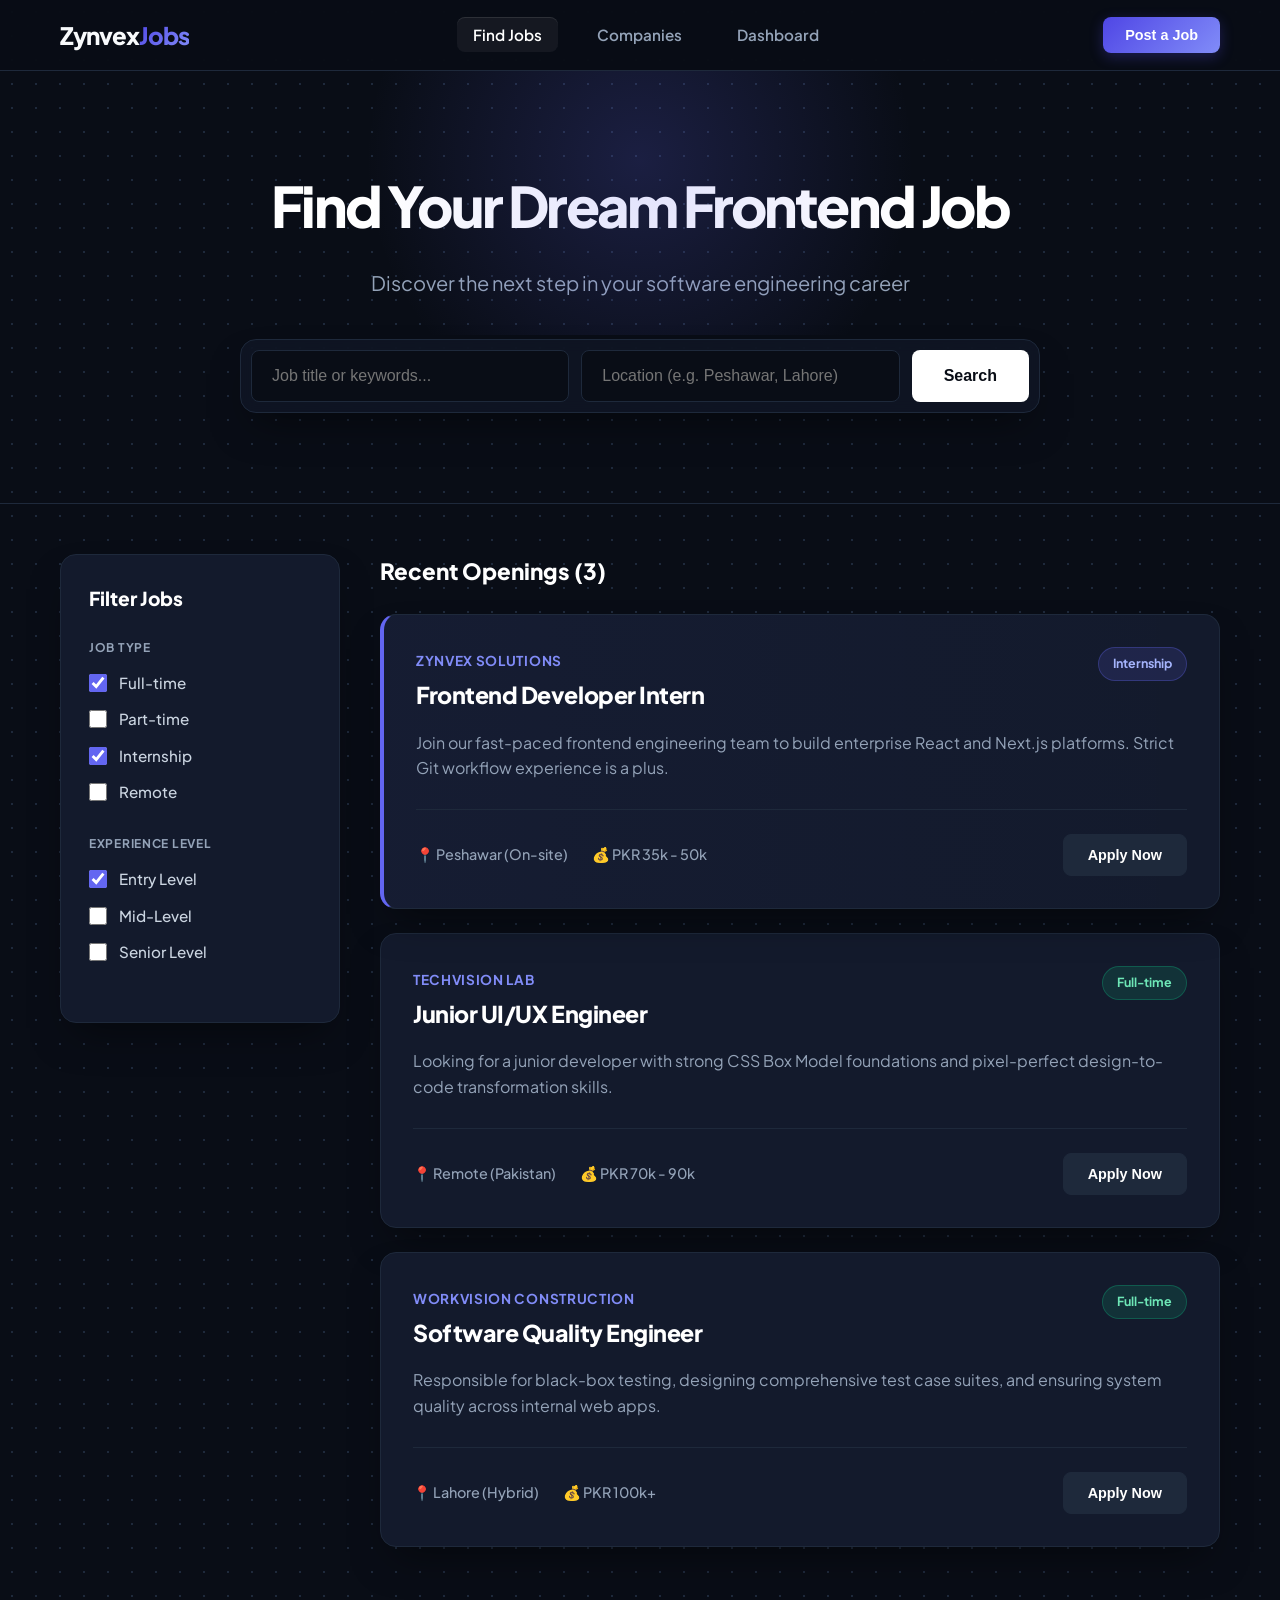
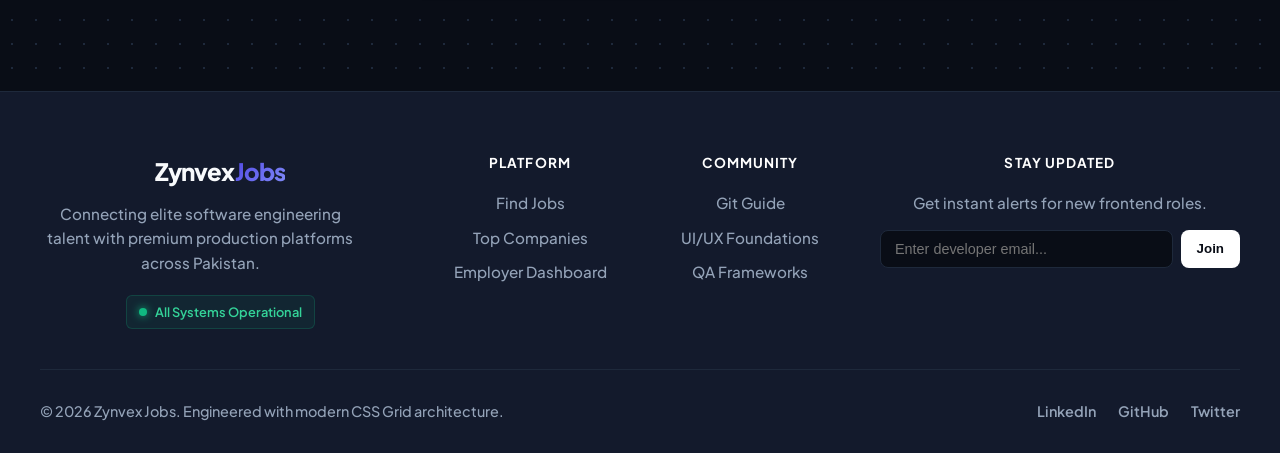
==== index.html @ 7db42286 "Add files via upload Add semantic HTML job portal layout structure" ====
<!DOCTYPE html>
<html lang="en">
<head>
    <meta charset="UTF-8">
    <meta name="viewport" content="width=device-width, initial-scale=1.0">
    <title>Zynvex Jobs | Developer Portal</title>
    <link rel="stylesheet" href="style.css">
    <link rel="preconnect" href="https://fonts.googleapis.com">
    <link rel="preconnect" href="https://fonts.gstatic.com" crossorigin>
    <link href="https://fonts.googleapis.com/css2?family=Plus+Jakarta+Sans:wght@400;500;600;700&display=swap" rel="stylesheet">
</head>
<body>

    <nav class="navbar">
        <div class="nav-container">
            <div class="logo">Zynvex<span>Jobs</span></div>
            <div class="nav-links">
              <a href="index.html" class="active">Find Jobs</a>
    <a href="companies.html">Companies</a> <a href="#">Dashboard</a>
            </div>
            <button class="btn-post">Post a Job</button>
        </div>
    </nav>

    <header class="hero-section">
        <h1>Find Your Dream Frontend Job</h1>
        <p>Discover the next step in your software engineering career</p>
        
        <div class="search-box">
            <input type="text" placeholder="Job title or keywords...">
            <input type="text" placeholder="Location (e.g. Peshawar, Lahore)">
            <button class="btn-search">Search</button>
        </div>
    </header>

    <main class="portal-layout">
        
        <aside class="filters-sidebar">
            <h3>Filter Jobs</h3>
            
            <div class="filter-group">
                <h4>Job Type</h4>
                <label><input type="checkbox" checked> Full-time</label>
                <label><input type="checkbox"> Part-time</label>
                <label><input type="checkbox" checked> Internship</label>
                <label><input type="checkbox"> Remote</label>
            </div>

            <div class="filter-group">
                <h4>Experience Level</h4>
                <label><input type="checkbox" checked> Entry Level</label>
                <label><input type="checkbox"> Mid-Level</label>
                <label><input type="checkbox"> Senior Level</label>
            </div>
        </aside>

        <section class="job-listings">
            <h2>Recent Openings (3)</h2>

            <article class="job-card featured">
                <div class="job-card-header">
                    <div>
                        <span class="company-name">Zynvex Solutions</span>
                        <h3>Frontend Developer Intern</h3>
                    </div>
                    <span class="badge badge-intern">Internship</span>
                </div>
                <p class="job-desc">Join our fast-paced frontend engineering team to build enterprise React and Next.js platforms. Strict Git workflow experience is a plus.</p>
                <div class="job-card-footer">
                    <span class="job-meta">📍 Peshawar (On-site)</span>
                    <span class="job-meta">💰 PKR 35k - 50k</span>
                    <button class="btn-apply">Apply Now</button>
                </div>
            </article>

            <article class="job-card">
                <div class="job-card-header">
                    <div>
                        <span class="company-name">TechVision Lab</span>
                        <h3>Junior UI/UX Engineer</h3>
                    </div>
                    <span class="badge badge-full">Full-time</span>
                </div>
                <p class="job-desc">Looking for a junior developer with strong CSS Box Model foundations and pixel-perfect design-to-code transformation skills.</p>
                <div class="job-card-footer">
                    <span class="job-meta">📍 Remote (Pakistan)</span>
                    <span class="job-meta">💰 PKR 70k - 90k</span>
                    <button class="btn-apply">Apply Now</button>
                </div>
            </article>

            <article class="job-card">
                <div class="job-card-header">
                    <div>
                        <span class="company-name">Workvision Construction</span>
                        <h3>Software Quality Engineer</h3>
                    </div>
                    <span class="badge badge-full">Full-time</span>
                </div>
                <p class="job-desc">Responsible for black-box testing, designing comprehensive test case suites, and ensuring system quality across internal web apps.</p>
                <div class="job-card-footer">
                    <span class="job-meta">📍 Lahore (Hybrid)</span>
                    <span class="job-meta">💰 PKR 100k+</span>
                    <button class="btn-apply">Apply Now</button>
                </div>
            </article>

        </section>

    </main>

    <footer class="portal-footer">
        <div class="footer-container">
            
            <div class="footer-brand">
                <div class="logo">Zynvex<span>Jobs</span></div>
                <p>Connecting elite software engineering talent with premium production platforms across Pakistan.</p>
                <div class="system-status">
                    <span class="status-dot"></span> All Systems Operational
                </div>
            </div>

            <div class="footer-links-col">
                <h4>Platform</h4>
                <a href="index.html">Find Jobs</a>
                <a href="companies.html">Top Companies</a>
                <a href="dashboard.html">Employer Dashboard</a>
            </div>

            <div class="footer-links-col">
                <h4>Community</h4>
                <a href="#">Git Guide</a>
                <a href="#">UI/UX Foundations</a>
                <a href="#">QA Frameworks</a>
            </div>

            <div class="footer-newsletter">
                <h4>Stay Updated</h4>
                <p>Get instant alerts for new frontend roles.</p>
                <div class="footer-input-group">
                    <input type="email" placeholder="Enter developer email...">
                    <button class="btn-footer-sub">Join</button>
                </div>
            </div>

        </div>

        <div class="footer-bottom">
            <p>&copy; 2026 Zynvex Jobs. Engineered with modern CSS Grid architecture.</p>
            <div class="footer-socials">
                <a href="#">LinkedIn</a>
                <a href="#">GitHub</a>
                <a href="#">Twitter</a>
            </div>
        </div>
    </footer>

</body>
</html>
---- style.css ----
/* ==========================================
   1. GLOBAL SYSTEM ARCHITECTURE & CYBER THEME
   ========================================== */
@import url('https://fonts.googleapis.com/css2?family=Plus+Jakarta+Sans:wght@400;500;600;700;800&display=swap');

:root {
    /* Deep Rich Dark Theme Backgrounds */
    --bg-main: #090d16;         /* Cosmic Midnight Dark Blue */
    --bg-card: #131a2c;         /* Premium Slate Navy for Cards */
    --navbar-bg: rgba(9, 13, 22, 0.85);
    
    /* Neon Glow Accents */
    --primary: #6366f1;         /* Electric Indigo */
    --primary-gradient: linear-gradient(135deg, #4f46e5 0%, #818cf8 100%);
    --accent-glow: rgba(99, 102, 241, 0.15);
    
    /* Text Typography */
    --text-main: #f8fafc;       /* Crisp Platinum White */
    --text-muted: #94a3b8;      /* Cool Technical Gray */
    --border-glow: #1e293b;     /* Clean Grid Borders */
    --border-hover: #334155;
    
    /* System Tokens */
    --radius-premium: 16px;
    --radius-button: 8px;
    --transition: all 0.3s cubic-bezier(0.16, 1, 0.3, 1);
    --shadow-matrix: 0 20px 40px -15px rgba(0, 0, 0, 0.5);
}

* {
    margin: 0;
    padding: 0;
    box-sizing: border-box;
}

body {
    font-family: 'Plus Jakarta Sans', sans-serif;
    background-color: var(--bg-main);
    color: var(--text-main);
    line-height: 1.6;
    -webkit-font-smoothing: antialiased;
    /* Subtle dot-grid background for engineering vibe */
    background-image: radial-gradient(#1e293b 1px, transparent 1px);
    background-size: 24px 24px;
}

/* ==========================================
   2. GLASSMORPHIC BLUR NAVBAR
   ========================================== */
.navbar {
    background-color: var(--navbar-bg);
    backdrop-filter: blur(16px);
    -webkit-backdrop-filter: blur(16px);
    border-bottom: 1px solid var(--border-glow);
    position: sticky;
    top: 0;
    z-index: 100;
}

.nav-container {
    max-width: 1200px;
    margin: 0 auto;
    padding: 16px 20px;
    display: flex;
    justify-content: space-between;
    align-items: center;
}

.logo {
    font-size: 1.5rem;
    font-weight: 800;
    letter-spacing: -0.04em;
    color: var(--text-main);
}

.logo span {
    background: var(--primary-gradient);
    -webkit-background-clip: text;
    -webkit-text-fill-color: transparent;
}

.nav-links a {
    text-decoration: none;
    color: var(--text-muted);
    margin: 0 10px;
    font-weight: 600;
    font-size: 0.95rem;
    padding: 8px 16px;
    border-radius: var(--radius-button);
    transition: var(--transition);
}

.nav-links a:hover, .nav-links a.active {
    color: #ffffff;
    background-color: rgba(255, 255, 255, 0.05);
    box-shadow: inset 0 1px 0 0 rgba(255, 255, 255, 0.1);
}

.btn-post {
    background: var(--primary-gradient);
    color: #ffffff;
    border: none;
    padding: 10px 22px;
    border-radius: var(--radius-button);
    font-weight: 700;
    font-size: 0.9rem;
    cursor: pointer;
    transition: var(--transition);
    box-shadow: 0 4px 14px rgba(79, 70, 229, 0.3);
}

.btn-post:hover {
    transform: translateY(-2px);
    box-shadow: 0 6px 20px rgba(79, 70, 229, 0.5);
}

/* ==========================================
   3. CYBER PUNCH HERO AREA (Matrix Light Orb)
   ========================================== */
.hero-section {
    padding: 90px 20px;
    text-align: center;
    position: relative;
    overflow: hidden;
    border-bottom: 1px solid var(--border-glow);
}

/* Ambient Purple Glow Orb behind text */
.hero-section::before {
    content: '';
    position: absolute;
    top: -20%;
    left: 50%;
    transform: translate(-50%, 0);
    width: 700px;
    height: 350px;
    background: radial-gradient(circle, rgba(99, 102, 241, 0.2) 0%, transparent 70%);
    pointer-events: none;
}

.hero-section h1 {
    font-size: 3.5rem;
    font-weight: 800;
    margin-bottom: 16px;
    letter-spacing: -0.05em;
    color: #ffffff;
}

.hero-section p {
    color: var(--text-muted);
    font-size: 1.25rem;
    margin-bottom: 40px;
    max-width: 600px;
    margin-left: auto;
    margin-right: auto;
}

/* Embedded Translucent Search Terminal */
.search-box {
    background: rgba(19, 26, 44, 0.6);
    backdrop-filter: blur(8px);
    border: 1px solid var(--border-glow);
    max-width: 800px;
    margin: 0 auto;
    padding: 10px;
    border-radius: var(--radius-premium);
    display: flex;
    gap: 12px;
    box-shadow: var(--shadow-matrix);
}

.search-box input {
    flex: 1;
    border: 1px solid var(--border-glow);
    background: #090d16;
    padding: 16px 20px;
    border-radius: var(--radius-button);
    font-size: 1rem;
    outline: none;
    color: #ffffff;
    transition: var(--transition);
}

.search-box input:focus {
    border-color: var(--primary);
    box-shadow: 0 0 0 3px rgba(99, 102, 241, 0.25);
}

.btn-search {
    background: #ffffff;
    color: #090d16;
    border: none;
    padding: 0 32px;
    border-radius: var(--radius-button);
    font-weight: 700;
    cursor: pointer;
    font-size: 1rem;
    transition: var(--transition);
}

.btn-search:hover {
    background: #e2e8f0;
    transform: scale(1.02);
}

/* ==========================================
   4. TWO-COLUMN PORTAL ENVIRONMENT
   ========================================== */
.portal-layout {
    max-width: 1200px;
    margin: 50px auto;
    padding: 0 20px;
    display: grid;
    grid-template-columns: 280px 1fr;
    gap: 40px;
}

/* Sidebar Dashboard Filters */
.filters-sidebar {
    background-color: var(--bg-card);
    border: 1px solid var(--border-glow);
    padding: 28px;
    border-radius: var(--radius-premium);
    box-shadow: var(--shadow-matrix);
    height: fit-content;
}

.filters-sidebar h3 {
    font-size: 1.2rem;
    font-weight: 800;
    margin-bottom: 24px;
    color: #ffffff;
}

.filter-group {
    margin-bottom: 30px;
}

.filter-group h4 {
    font-size: 0.75rem;
    color: var(--text-muted);
    text-transform: uppercase;
    letter-spacing: 0.06em;
    margin-bottom: 14px;
    font-weight: 700;
}

.filter-group label {
    display: flex;
    align-items: center;
    margin-bottom: 12px;
    font-size: 0.95rem;
    font-weight: 500;
    color: #cbd5e1;
    cursor: pointer;
    transition: var(--transition);
}

.filter-group label:hover {
    color: #ffffff;
}

.filter-group input {
    margin-right: 12px;
    width: 18px;
    height: 18px;
    accent-color: var(--primary);
    cursor: pointer;
}

/* Cyber Job Cards System */
.job-listings h2 {
    font-size: 1.4rem;
    font-weight: 800;
    margin-bottom: 24px;
    color: #ffffff;
}

.job-card {
    background-color: var(--bg-card);
    border: 1px solid var(--border-glow);
    padding: 32px;
    border-radius: var(--radius-premium);
    margin-bottom: 24px;
    box-shadow: var(--shadow-matrix);
    transition: var(--transition);
}

.job-card:hover {
    transform: translateY(-4px);
    border-color: var(--border-hover);
    box-shadow: 0 25px 50px -12px rgba(0, 0, 0, 0.7), 0 0 20px rgba(99, 102, 241, 0.1);
}

/* Glowing Indicator strip for Featured posts */
.job-card.featured {
    position: relative;
    border-left: 4px solid var(--primary);
    background: linear-gradient(90deg, rgba(99, 102, 241, 0.03) 0%, transparent 100%), var(--bg-card);
}

.job-card-header {
    display: flex;
    justify-content: space-between;
    align-items: flex-start;
    margin-bottom: 16px;
}

.company-name {
    font-size: 0.85rem;
    color: #818cf8;
    font-weight: 700;
    text-transform: uppercase;
    letter-spacing: 0.05em;
}

.job-card h3 {
    font-size: 1.45rem;
    font-weight: 800;
    margin-top: 4px;
    color: #ffffff;
    letter-spacing: -0.02em;
}

/* Translucent Glowing Pills Badges */
.badge {
    padding: 6px 14px;
    border-radius: 100px;
    font-size: 0.78rem;
    font-weight: 700;
}

.badge-intern { 
    background-color: rgba(99, 102, 241, 0.15); 
    color: #a5b4fc;
    border: 1px solid rgba(99, 102, 241, 0.3);
}

.badge-full { 
    background-color: rgba(16, 185, 129, 0.15); 
    color: #6ee7b7;
    border: 1px solid rgba(16, 185, 129, 0.3);
}

.job-desc {
    color: var(--text-muted);
    font-size: 1rem;
    margin-bottom: 28px;
}

.job-card-footer {
    display: flex;
    align-items: center;
    border-top: 1px solid var(--border-glow);
    padding-top: 24px;
}

.job-meta {
    font-size: 0.9rem;
    color: var(--text-muted);
    margin-right: 24px;
    font-weight: 500;
}

.btn-apply {
    background-color: #1e293b;
    color: #ffffff;
    border: 1px solid var(--border-glow);
    padding: 12px 24px;
    border-radius: var(--radius-button);
    font-weight: 700;
    font-size: 0.9rem;
    cursor: pointer;
    margin-left: auto;
    transition: var(--transition);
}

.btn-apply:hover {
    background: #ffffff;
    color: #090d16;
    border-color: #ffffff;
    box-shadow: 0 10px 20px rgba(255,255,255,0.1);
}

/* ==========================================
   5. INTERFACE DASHBOARD CONTROL
   ========================================== */
.dashboard-grid {
    display: grid;
    grid-template-columns: repeat(auto-fit, minmax(240px, 1fr));
    gap: 24px;
    margin-bottom: 40px;
}

.stat-card {
    background-color: var(--bg-card);
    border: 1px solid var(--border-glow);
    padding: 28px;
    border-radius: var(--radius-premium);
    box-shadow: var(--shadow-matrix);
}

.stat-card h4 {
    font-size: 0.8rem;
    color: var(--text-muted);
    text-transform: uppercase;
    letter-spacing: 0.05em;
    margin-bottom: 10px;
    font-weight: 700;
}

.stat-card .value {
    font-size: 2.6rem;
    font-weight: 800;
    color: #ffffff;
    background: var(--primary-gradient);
    -webkit-background-clip: text;
    -webkit-text-fill-color: transparent;
}

.table-responsive {
    background-color: var(--bg-card);
    border: 1px solid var(--border-glow);
    border-radius: var(--radius-premium);
    padding: 32px;
    box-shadow: var(--shadow-matrix);
}

.management-table {
    width: 100%;
    border-collapse: collapse;
}

.management-table th {
    padding: 14px 20px;
    border-bottom: 2px solid var(--border-glow);
    color: var(--text-muted);
    font-weight: 700;
    font-size: 0.8rem;
    text-transform: uppercase;
    text-align: left;
}

.management-table td {
    padding: 20px;
    border-bottom: 1px solid var(--border-glow);
    font-size: 1rem;
    color: #e2e8f0;
}

/* ==========================================
   6. PORTAL FOOTER
   ========================================== */
.portal-footer {
    background-color: var(--bg-main);
    border-top: 1px solid var(--border-glow);
    text-align: center;
    padding: 32px;
    color: var(--text-muted);
    font-size: 0.95rem;
    font-weight: 500;
    margin-top: 100px;
}

/* ==========================================
   7. SEAMLESS RESPONSIVE LAYER
   ========================================== */
@media (max-width: 968px) {
    .portal-layout {
        grid-template-columns: 1fr;
        gap: 32px;
    }
    .hero-section h1 {
        font-size: 2.5rem;
    }
    .search-box {
        flex-direction: column;
        background: transparent;
        border: none;
        box-shadow: none;
        padding: 0;
    }
    .btn-search {
        padding: 16px;
    }
}
/* ==========================================
   8. ENHANCED CYBER PUNCH FOOTER SYSTEM
   ========================================== */
.portal-footer {
    background-color: var(--bg-card);
    border-top: 1px solid var(--border-glow);
    padding: 60px 20px 30px 20px;
    margin-top: 120px;
}

.footer-container {
    max-width: 1200px;
    margin: 0 auto;
    display: grid;
    grid-template-columns: 2fr 1fr 1fr 2fr;
    gap: 40px;
    padding-bottom: 40px;
    border-bottom: 1px solid var(--border-glow);
}

.footer-brand p {
    color: var(--text-muted);
    font-size: 0.95rem;
    margin-top: 12px;
    margin-bottom: 20px;
    max-width: 320px;
}

/* System Status Indicator (Live Vibe) */
.system-status {
    display: inline-flex;
    align-items: center;
    gap: 8px;
    background: rgba(16, 185, 129, 0.08);
    color: #34d399;
    padding: 6px 12px;
    border-radius: 6px;
    font-size: 0.8rem;
    font-weight: 600;
    border: 1px solid rgba(16, 185, 129, 0.2);
}

.status-dot {
    width: 8px;
    height: 8px;
    background-color: #10b981;
    border-radius: 50%;
    box-shadow: 0 0 8px #10b981;
    animation: pulseGlow 2s infinite;
}

@keyframes pulseGlow {
    0% { transform: scale(0.95); box-shadow: 0 0 0 0 rgba(16, 185, 129, 0.7); }
    70% { transform: scale(1); box-shadow: 0 0 0 6px rgba(16, 185, 129, 0); }
    100% { transform: scale(0.95); box-shadow: 0 0 0 0 rgba(16, 185, 129, 0); }
}

/* Footer Navigation Columns */
.footer-links-col h4, .footer-newsletter h4 {
    color: #ffffff;
    font-size: 0.85rem;
    text-transform: uppercase;
    letter-spacing: 0.08em;
    margin-bottom: 18px;
    font-weight: 700;
}

.footer-links-col a {
    display: block;
    color: var(--text-muted);
    text-decoration: none;
    font-size: 0.95rem;
    margin-bottom: 10px;
    font-weight: 500;
    transition: var(--transition);
}

.footer-links-col a:hover {
    color: #ffffff;
    transform: translateX(4px);
}

/* Mini Newsletter Wrapper */
.footer-newsletter p {
    color: var(--text-muted);
    font-size: 0.95rem;
    margin-bottom: 14px;
}

.footer-input-group {
    display: flex;
    gap: 8px;
}

.footer-input-group input {
    flex: 1;
    background: #090d16;
    border: 1px solid var(--border-glow);
    padding: 10px 14px;
    border-radius: var(--radius-button);
    color: #ffffff;
    font-size: 0.9rem;
    outline: none;
}

.footer-input-group input:focus {
    border-color: var(--primary);
}

.btn-footer-sub {
    background: #ffffff;
    color: #090d16;
    border: none;
    padding: 0 16px;
    border-radius: var(--radius-button);
    font-weight: 700;
    cursor: pointer;
    transition: var(--transition);
}

.btn-footer-sub:hover {
    background: #e2e8f0;
}

/* Bottom Bar Alignment */
.footer-bottom {
    max-width: 1200px;
    margin: 30px auto 0 auto;
    display: flex;
    justify-content: space-between;
    align-items: center;
    color: var(--text-muted);
    font-size: 0.9rem;
    font-weight: 500;
}

.footer-socials a {
    color: var(--text-muted);
    text-decoration: none;
    margin-left: 20px;
    font-weight: 600;
    transition: var(--transition);
}

.footer-socials a:hover {
    color: #ffffff;
}

/* Responsive Footer Layout for Tablets/Mobiles */
@media (max-width: 768px) {
    .footer-container {
        grid-template-columns: 1fr;
        gap: 30px;
    }
    .footer-bottom {
        flex-direction: column;
        gap: 16px;
        text-align: center;
    }
    .footer-socials {
        margin-top: 10px;
    }
    .footer-socials a {
        margin: 0 10px;
    }
}
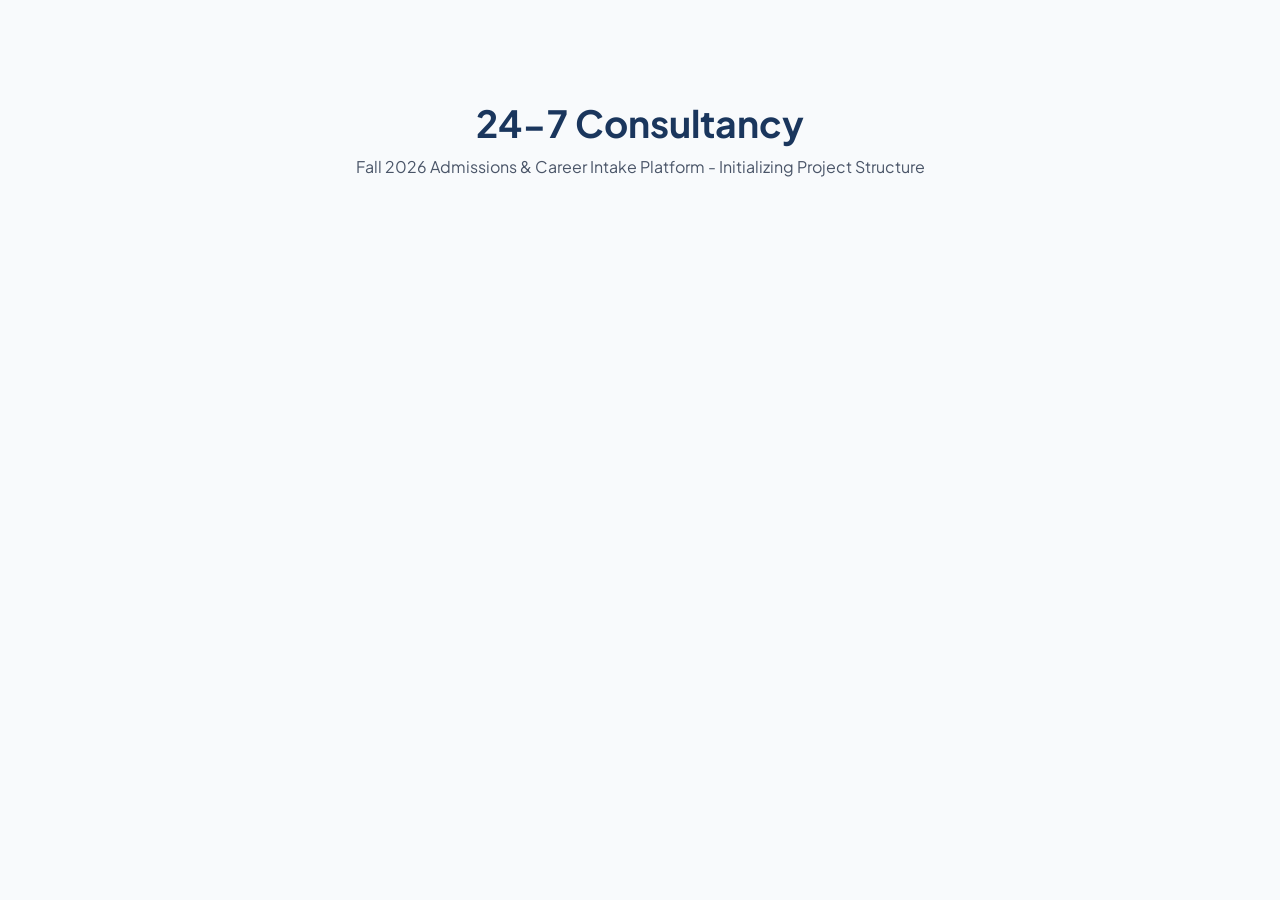
==== commit 1b3128ac: "Setup initial directory layout and base HTML structure" ====
--- a/index.html
+++ b/index.html
@@ -3,157 +3,21 @@
 <head>
     <meta charset="UTF-8">
     <meta name="viewport" content="width=device-width, initial-scale=1.0">
-    <title>Zynvex Jobs | Developer Portal</title>
-    <link rel="stylesheet" href="style.css">
+    <title>24-7 Consultancy | Global Education & Career Gateway</title>
     <link rel="preconnect" href="https://fonts.googleapis.com">
     <link rel="preconnect" href="https://fonts.gstatic.com" crossorigin>
-    <link href="https://fonts.googleapis.com/css2?family=Plus+Jakarta+Sans:wght@400;500;600;700&display=swap" rel="stylesheet">
+    <link href="https://fonts.googleapis.com/css2?family=Plus+Jakarta+Sans:wght@300;400;500;600;700&display=swap" rel="stylesheet">
+    <link rel="stylesheet" href="assets/css/style.css">
 </head>
 <body>
 
-    <nav class="navbar">
-        <div class="nav-container">
-            <div class="logo">Zynvex<span>Jobs</span></div>
-            <div class="nav-links">
-              <a href="index.html" class="active">Find Jobs</a>
-    <a href="companies.html">Companies</a> <a href="#">Dashboard</a>
-            </div>
-            <button class="btn-post">Post a Job</button>
+    <main id="app">
+        <div style="text-align: center; margin-top: 100px;">
+            <h1 style="font-size: 28pt; color: #1a365d; font-family: 'Plus Jakarta Sans', sans-serif;">24-7 Consultancy</h1>
+            <p style="font-size: 12pt; color: #4a5568; margin-top: 10px;">Fall 2026 Admissions & Career Intake Platform - Initializing Project Structure</p>
         </div>
-    </nav>
-
-    <header class="hero-section">
-        <h1>Find Your Dream Frontend Job</h1>
-        <p>Discover the next step in your software engineering career</p>
-        
-        <div class="search-box">
-            <input type="text" placeholder="Job title or keywords...">
-            <input type="text" placeholder="Location (e.g. Peshawar, Lahore)">
-            <button class="btn-search">Search</button>
-        </div>
-    </header>
-
-    <main class="portal-layout">
-        
-        <aside class="filters-sidebar">
-            <h3>Filter Jobs</h3>
-            
-            <div class="filter-group">
-                <h4>Job Type</h4>
-                <label><input type="checkbox" checked> Full-time</label>
-                <label><input type="checkbox"> Part-time</label>
-                <label><input type="checkbox" checked> Internship</label>
-                <label><input type="checkbox"> Remote</label>
-            </div>
-
-            <div class="filter-group">
-                <h4>Experience Level</h4>
-                <label><input type="checkbox" checked> Entry Level</label>
-                <label><input type="checkbox"> Mid-Level</label>
-                <label><input type="checkbox"> Senior Level</label>
-            </div>
-        </aside>
-
-        <section class="job-listings">
-            <h2>Recent Openings (3)</h2>
-
-            <article class="job-card featured">
-                <div class="job-card-header">
-                    <div>
-                        <span class="company-name">Zynvex Solutions</span>
-                        <h3>Frontend Developer Intern</h3>
-                    </div>
-                    <span class="badge badge-intern">Internship</span>
-                </div>
-                <p class="job-desc">Join our fast-paced frontend engineering team to build enterprise React and Next.js platforms. Strict Git workflow experience is a plus.</p>
-                <div class="job-card-footer">
-                    <span class="job-meta">📍 Peshawar (On-site)</span>
-                    <span class="job-meta">💰 PKR 35k - 50k</span>
-                    <button class="btn-apply">Apply Now</button>
-                </div>
-            </article>
-
-            <article class="job-card">
-                <div class="job-card-header">
-                    <div>
-                        <span class="company-name">TechVision Lab</span>
-                        <h3>Junior UI/UX Engineer</h3>
-                    </div>
-                    <span class="badge badge-full">Full-time</span>
-                </div>
-                <p class="job-desc">Looking for a junior developer with strong CSS Box Model foundations and pixel-perfect design-to-code transformation skills.</p>
-                <div class="job-card-footer">
-                    <span class="job-meta">📍 Remote (Pakistan)</span>
-                    <span class="job-meta">💰 PKR 70k - 90k</span>
-                    <button class="btn-apply">Apply Now</button>
-                </div>
-            </article>
-
-            <article class="job-card">
-                <div class="job-card-header">
-                    <div>
-                        <span class="company-name">Workvision Construction</span>
-                        <h3>Software Quality Engineer</h3>
-                    </div>
-                    <span class="badge badge-full">Full-time</span>
-                </div>
-                <p class="job-desc">Responsible for black-box testing, designing comprehensive test case suites, and ensuring system quality across internal web apps.</p>
-                <div class="job-card-footer">
-                    <span class="job-meta">📍 Lahore (Hybrid)</span>
-                    <span class="job-meta">💰 PKR 100k+</span>
-                    <button class="btn-apply">Apply Now</button>
-                </div>
-            </article>
-
-        </section>
-
     </main>
 
-    <footer class="portal-footer">
-        <div class="footer-container">
-            
-            <div class="footer-brand">
-                <div class="logo">Zynvex<span>Jobs</span></div>
-                <p>Connecting elite software engineering talent with premium production platforms across Pakistan.</p>
-                <div class="system-status">
-                    <span class="status-dot"></span> All Systems Operational
-                </div>
-            </div>
-
-            <div class="footer-links-col">
-                <h4>Platform</h4>
-                <a href="index.html">Find Jobs</a>
-                <a href="companies.html">Top Companies</a>
-                <a href="dashboard.html">Employer Dashboard</a>
-            </div>
-
-            <div class="footer-links-col">
-                <h4>Community</h4>
-                <a href="#">Git Guide</a>
-                <a href="#">UI/UX Foundations</a>
-                <a href="#">QA Frameworks</a>
-            </div>
-
-            <div class="footer-newsletter">
-                <h4>Stay Updated</h4>
-                <p>Get instant alerts for new frontend roles.</p>
-                <div class="footer-input-group">
-                    <input type="email" placeholder="Enter developer email...">
-                    <button class="btn-footer-sub">Join</button>
-                </div>
-            </div>
-
-        </div>
-
-        <div class="footer-bottom">
-            <p>&copy; 2026 Zynvex Jobs. Engineered with modern CSS Grid architecture.</p>
-            <div class="footer-socials">
-                <a href="#">LinkedIn</a>
-                <a href="#">GitHub</a>
-                <a href="#">Twitter</a>
-            </div>
-        </div>
-    </footer>
-
+    <script src="assets/js/main.js"></script>
 </body>
 </html>
--- a/assets/css/style.css
+++ b/assets/css/style.css
@@ -0,0 +1,32 @@
+/* Global Color Variables & Themes */
+:root {
+    --primary-deep: #1a365d;       /* Royal Blue Tone */
+    --accent-vibrant: #3182ce;     /* Bright Blue for Buttons */
+    --text-dark: #2c3e50;          /* Charcoal text for better readability */
+    --bg-light: #f8fafc;           /* Sleek grayish white background */
+    --font-primary: 'Plus Jakarta Sans', sans-serif;
+}
+
+/* Base Level Universal Reset */
+*, *::before, *::after {
+    box-sizing: border-box;
+    margin: 0;
+    padding: 0;
+}
+
+/* Global Body Styling */
+body {
+    font-family: var(--font-primary);
+    background-color: var(--bg-light);
+    color: var(--text-dark);
+    line-height: 1.25;
+    overflow-x: hidden;
+}
+
+/* Smooth Container Layout Helpers */
+.container {
+    width: 100%;
+    max-width: 1200px;
+    margin: 0 auto;
+    padding: 0 20px;
+}
